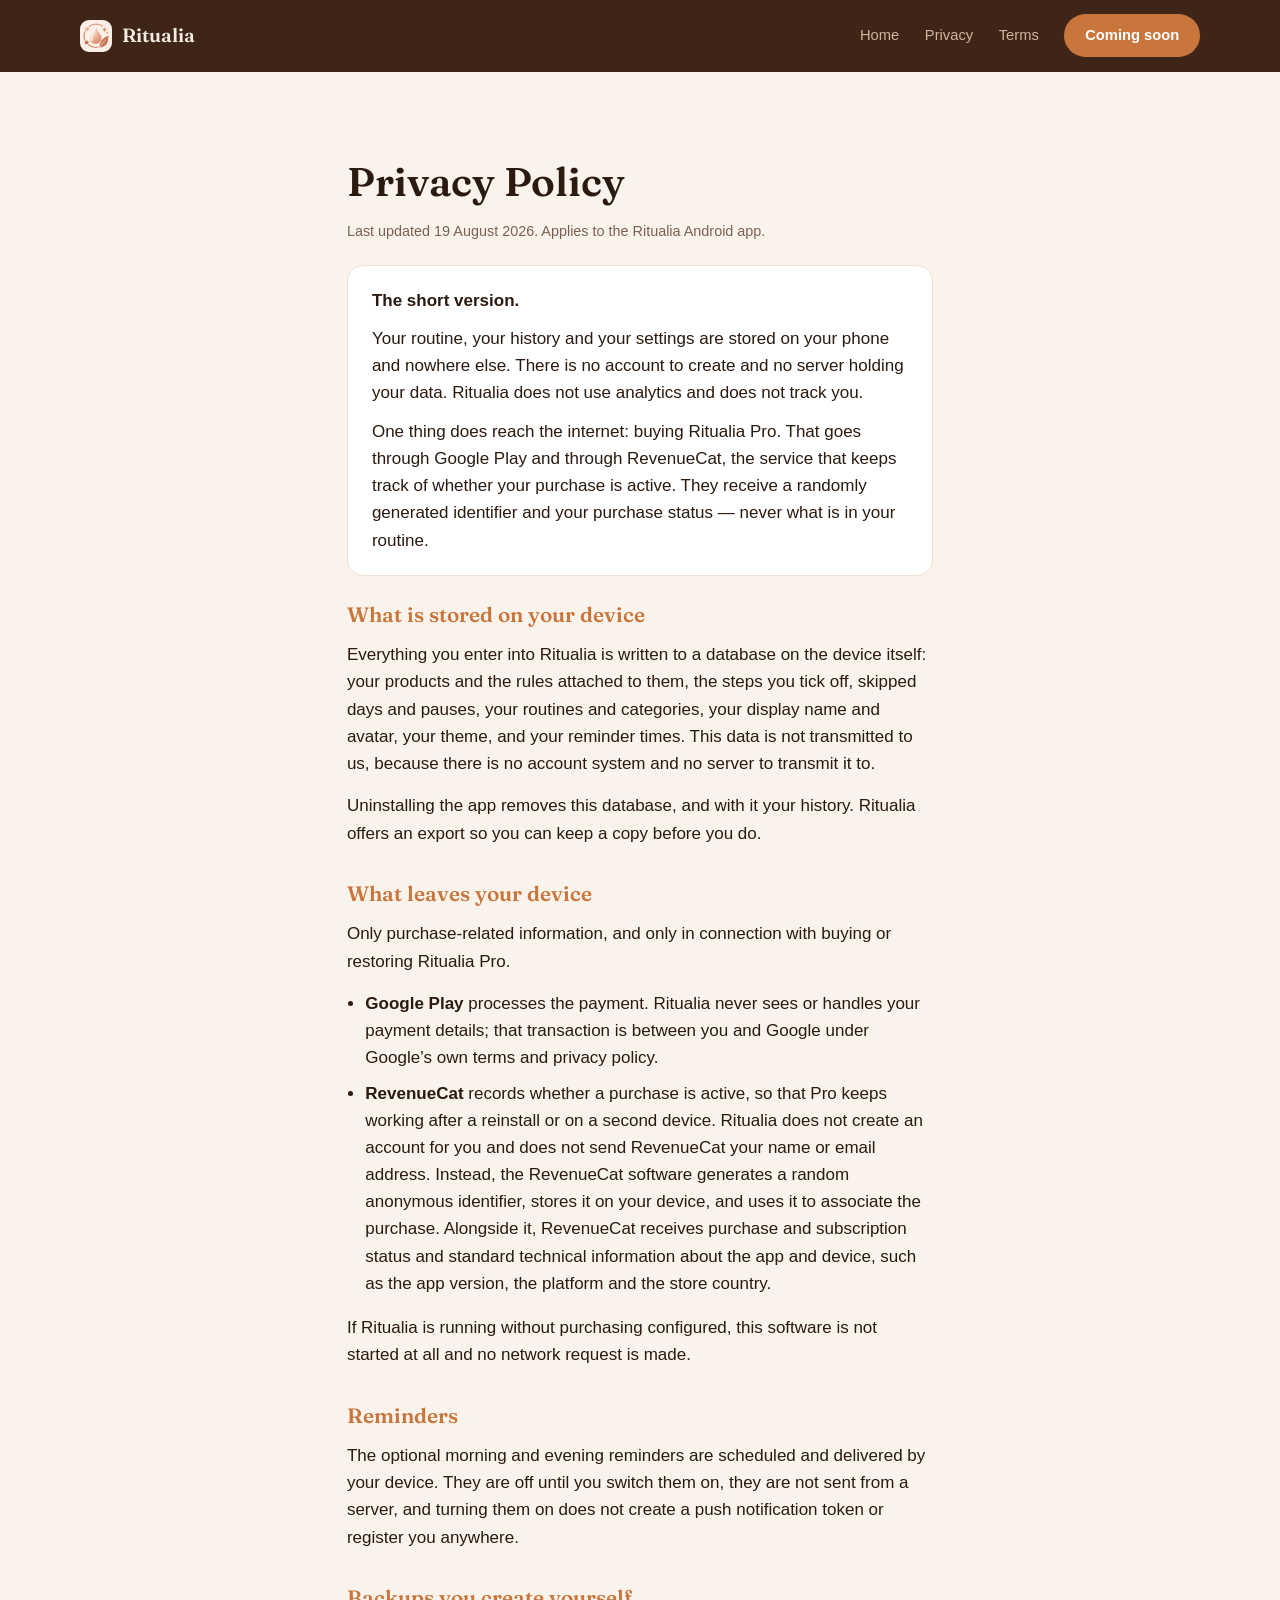
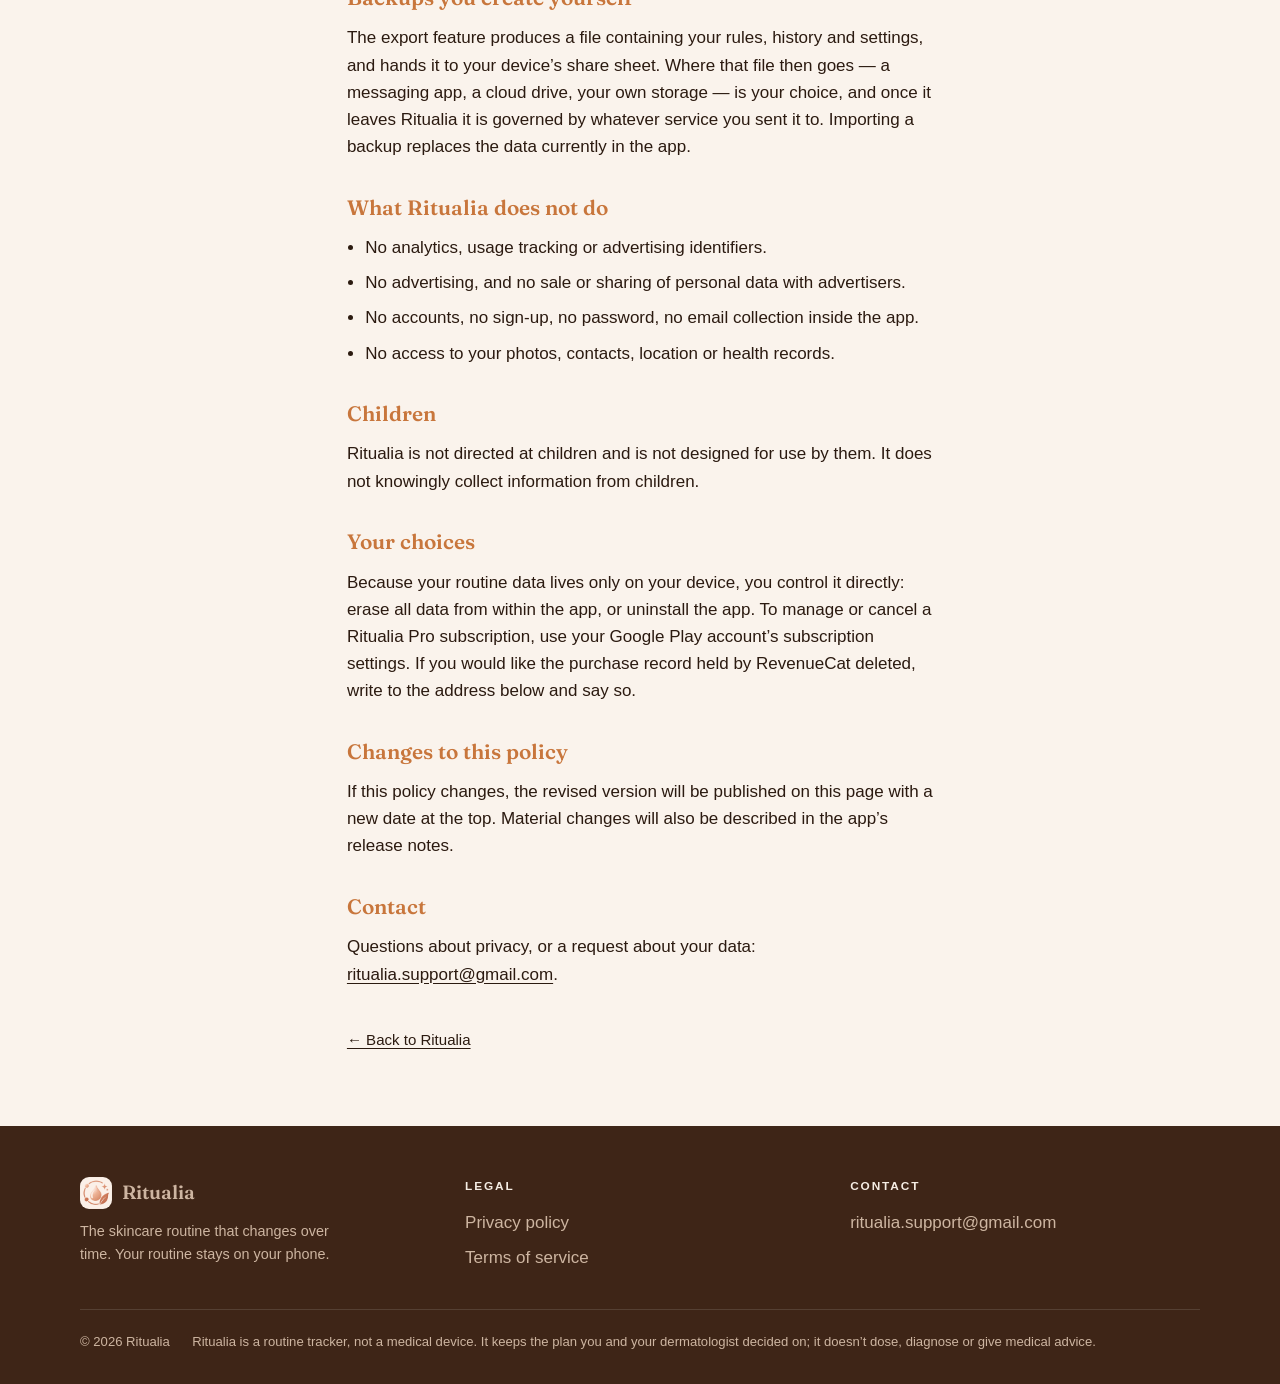
==== privacy.html @ 6edb6911 "Publish the Ritualia site Landing page, privacy policy and terms of service. Static HTML/CSS, served" ====
<!doctype html>
<html lang="en">
  <head>
    <meta charset="utf-8" />
    <meta name="viewport" content="width=device-width, initial-scale=1" />
    <title>Privacy Policy — Ritualia</title>
    <meta
      name="description"
      content="What Ritualia stores, what leaves your device, and what never does."
    />
    <link rel="icon" href="favicon.png" />
    <link rel="stylesheet" href="styles.css" />
  </head>
  <body>
    <header class="nav">
    <div class="inner">
      <a class="brand" href="index.html">
        <img src="logo.png" alt="" width="32" height="32" />
        Ritualia
      </a>
      <nav class="nav-links">
        <a href="index.html">Home</a>
        <a href="privacy.html">Privacy</a>
        <a href="terms.html">Terms</a>
      </nav>
      <span class="cta">Coming soon</span>
    </div>
  </header>

  <main class="band band--pale">
    <div class="inner legal">
        <h1>Privacy Policy</h1>
        <p class="updated">Last updated 19 August 2026. Applies to the Ritualia Android app.</p>

        <div class="summary-card">
          <p><strong>The short version.</strong></p>
          <p>
            Your routine, your history and your settings are stored on your phone and nowhere else.
            There is no account to create and no server holding your data. Ritualia does not use
            analytics and does not track you.
          </p>
          <p>
            One thing does reach the internet: buying Ritualia Pro. That goes through Google Play
            and through RevenueCat, the service that keeps track of whether your purchase is active.
            They receive a randomly generated identifier and your purchase status &mdash; never what
            is in your routine.
          </p>
        </div>

        <h2>What is stored on your device</h2>
        <p>
          Everything you enter into Ritualia is written to a database on the device itself: your
          products and the rules attached to them, the steps you tick off, skipped days and pauses,
          your routines and categories, your display name and avatar, your theme, and your reminder
          times. This data is not transmitted to us, because there is no account system and no
          server to transmit it to.
        </p>
        <p>
          Uninstalling the app removes this database, and with it your history. Ritualia offers an
          export so you can keep a copy before you do.
        </p>

        <h2>What leaves your device</h2>
        <p>
          Only purchase-related information, and only in connection with buying or restoring
          Ritualia Pro.
        </p>
        <ul>
          <li>
            <strong>Google Play</strong> processes the payment. Ritualia never sees or handles your
            payment details; that transaction is between you and Google under Google&rsquo;s own
            terms and privacy policy.
          </li>
          <li>
            <strong>RevenueCat</strong> records whether a purchase is active, so that Pro keeps
            working after a reinstall or on a second device. Ritualia does not create an account
            for you and does not send RevenueCat your name or email address. Instead, the RevenueCat
            software generates a random anonymous identifier, stores it on your device, and uses it
            to associate the purchase. Alongside it, RevenueCat receives purchase and subscription
            status and standard technical information about the app and device, such as the app
            version, the platform and the store country.
          </li>
        </ul>
        <p>
          If Ritualia is running without purchasing configured, this software is not started at all
          and no network request is made.
        </p>

        <h2>Reminders</h2>
        <p>
          The optional morning and evening reminders are scheduled and delivered by your device.
          They are off until you switch them on, they are not sent from a server, and turning them
          on does not create a push notification token or register you anywhere.
        </p>

        <h2>Backups you create yourself</h2>
        <p>
          The export feature produces a file containing your rules, history and settings, and hands
          it to your device&rsquo;s share sheet. Where that file then goes &mdash; a messaging app,
          a cloud drive, your own storage &mdash; is your choice, and once it leaves Ritualia it is
          governed by whatever service you sent it to. Importing a backup replaces the data
          currently in the app.
        </p>

        <h2>What Ritualia does not do</h2>
        <ul>
          <li>No analytics, usage tracking or advertising identifiers.</li>
          <li>No advertising, and no sale or sharing of personal data with advertisers.</li>
          <li>No accounts, no sign-up, no password, no email collection inside the app.</li>
          <li>No access to your photos, contacts, location or health records.</li>
        </ul>

        <h2>Children</h2>
        <p>
          Ritualia is not directed at children and is not designed for use by them. It does not
          knowingly collect information from children.
        </p>

        <h2>Your choices</h2>
        <p>
          Because your routine data lives only on your device, you control it directly: erase all
          data from within the app, or uninstall the app. To manage or cancel a Ritualia Pro
          subscription, use your Google Play account&rsquo;s subscription settings. If you would
          like the purchase record held by RevenueCat deleted, write to the address below and say
          so.
        </p>

        <h2>Changes to this policy</h2>
        <p>
          If this policy changes, the revised version will be published on this page with a new date
          at the top. Material changes will also be described in the app&rsquo;s release notes.
        </p>

        <h2>Contact</h2>
        <p>
          Questions about privacy, or a request about your data:
          <a href="mailto:ritualia.support@gmail.com">ritualia.support@gmail.com</a>.
        </p>

        <p class="back-link"><a href="index.html">&larr; Back to Ritualia</a></p>
      </div>
  </main>

  <footer class="site-footer">
    <div class="inner">
      <div class="foot-cols">
        <div>
          <a class="brand" href="index.html">
            <img src="logo.png" alt="" width="32" height="32" />
            Ritualia
          </a>
          <p class="tagline">
            The skincare routine that changes over time. Your routine stays on your phone.
          </p>
        </div>
        <div>
          <h4>Legal</h4>
          <ul>
            <li><a href="privacy.html">Privacy policy</a></li>
            <li><a href="terms.html">Terms of service</a></li>
          </ul>
        </div>
        <div>
          <h4>Contact</h4>
          <ul>
            <li><a href="mailto:ritualia.support@gmail.com">ritualia.support@gmail.com</a></li>
          </ul>
        </div>
      </div>
      <div class="foot-bar">
        <span>&copy; 2026 Ritualia</span>
        <span>
          Ritualia is a routine tracker, not a medical device. It keeps the plan you and your
          dermatologist decided on; it doesn&rsquo;t dose, diagnose or give medical advice.
        </span>
      </div>
    </div>
  </footer>
  </body>
</html>
---- styles.css ----
/* ==========================================================================
   Ritualia site, rebuilt to the reference.
   Sections are full-width with an inner container, so full-bleed bands need
   no clip-path/box-shadow trick and cannot produce seams.
   ========================================================================== */

@font-face {
  font-family: 'Fraunces';
  src: url('fonts/Fraunces_600SemiBold.ttf') format('truetype');
  font-weight: 600;
  font-style: normal;
  font-display: swap;
}

:root {
  --deep: #3e2517;
  --deep-soft: #4a2c1a;
  --pale: #faf3ec;
  --on-deep: #f5ede4;
  --on-deep-muted: #cdb5a1;
  --on-pale: #2b1a10;
  --on-pale-muted: #7a6252;
  --accent: #c8763c;
  --accent-soft: #e08a4f;
  --on-accent: #ffffff;
  --card: #ffffff;
  --card-edge: #eee0d4;
  --bezel: #191310;

  --radius: 16px;
  --radius-lg: 24px;
  --ease-out: cubic-bezier(0.23, 1, 0.32, 1);

  --font-display: 'Fraunces', Georgia, 'Times New Roman', serif;
  --font-body: -apple-system, BlinkMacSystemFont, 'Segoe UI', Roboto, 'Helvetica Neue',
    Arial, sans-serif;

  color-scheme: light dark;
}

/* In dark the relationship inverts: the accent band LIFTS out of a near-black
   page instead of dropping out of cream. Verified against the alternative
   (#1C1613 / #241C18), which flattened the rhythm to nothing. */
@media (prefers-color-scheme: dark) {
  :root:not([data-theme='light']) {
    --deep: #2a1a11;
    --deep-soft: #33200f;
    --pale: #15110e;
    --on-deep: #f5ede4;
    --on-deep-muted: #c4ab98;
    --on-pale: #ece1d8;
    --on-pale-muted: #9c8878;
    --accent: #e08a4f;
    --accent-soft: #eda265;
    --on-accent: #1a120c;
    --card: #201a16;
    --card-edge: #3a2e27;
  }
}

*,
*::before,
*::after { box-sizing: border-box; }

body {
  margin: 0;
  font-family: var(--font-body);
  font-size: 17px;
  line-height: 1.6;
  background: var(--pale);
  color: var(--on-pale);
  -webkit-font-smoothing: antialiased;
  /* Rotated phones overflow. `clip` rather than `hidden` so the sticky nav
     still works — hidden would create a scroll container and break it. */
  overflow-x: clip;
}

img { display: block; max-width: 100%; }

h1, h2, h3 {
  font-family: var(--font-display);
  font-weight: 600;
  line-height: 1.12;
  margin: 0;
  text-wrap: balance;
}

p { margin: 0; }

a { color: inherit; text-underline-offset: 3px; }

a:focus-visible,
button:focus-visible {
  outline: 2px solid var(--accent);
  outline-offset: 3px;
  border-radius: 4px;
}

/* ---- bands ---- */

.band { padding: 4.5rem 0; }
.band--deep { background: var(--deep); color: var(--on-deep); }
.band--pale { background: var(--pale); color: var(--on-pale); }

.inner {
  width: min(100% - 2.5rem, 1120px);
  margin-inline: auto;
}

.eyebrow {
  font-size: 0.72rem;
  font-weight: 700;
  letter-spacing: 0.18em;
  text-transform: uppercase;
  color: var(--on-pale-muted);
  margin-bottom: 0.7rem;
}

.band--deep .eyebrow { color: var(--on-deep-muted); }

.centered { text-align: center; }
.centered .lead { margin-inline: auto; }

.lead {
  max-width: 52ch;
  color: var(--on-pale-muted);
  margin-top: 0.9rem;
}

.band--deep .lead { color: var(--on-deep-muted); }

/* ---- nav ---- */

.nav {
  position: sticky;
  top: 0;
  z-index: 40;
  background: var(--deep);
  color: var(--on-deep);
}

.nav .inner {
  display: flex;
  align-items: center;
  gap: 1.6rem;
  padding: 0.9rem 0;
}

.brand {
  display: flex;
  align-items: center;
  gap: 0.6rem;
  font-family: var(--font-display);
  font-size: 1.2rem;
  color: var(--on-deep);
  text-decoration: none;
  margin-right: auto;
}

.brand img { width: 32px; height: 32px; border-radius: 9px; }

.nav-links { display: flex; gap: 1.6rem; font-size: 0.92rem; }

.nav-links a {
  color: var(--on-deep-muted);
  text-decoration: none;
  transition: color 160ms var(--ease-out);
}

.nav-links a:hover { color: var(--on-deep); }

/* Four items cannot share one line at phone widths and there is no JS for a
   hamburger. The links live in the footer too, so dropping them loses nothing. */
@media (max-width: 700px) {
  .nav-links { display: none; }
}

.cta {
  display: inline-flex;
  flex-direction: column;
  align-items: center;
  gap: 0.05rem;
  padding: 0.6rem 1.3rem;
  border-radius: 999px;
  background: var(--accent);
  color: var(--on-accent);
  font: inherit;
  font-size: 0.92rem;
  font-weight: 600;
  text-decoration: none;
  white-space: nowrap;
  border: none;
}

.cta small { font-weight: 400; font-size: 0.74rem; opacity: 0.85; }

.cta--lg { padding: 0.85rem 1.7rem; font-size: 1rem; }

/* ---- hero ---- */

.hero { position: relative; overflow: hidden; padding: 4rem 0 5rem; }

.hero .inner {
  position: relative;
  z-index: 2;
  display: grid;
  gap: 3rem;
  align-items: center;
}

@media (min-width: 900px) {
  .hero .inner { grid-template-columns: 1fr 0.95fr; }
}

.hero h1 { font-size: clamp(2.3rem, 5.2vw, 3.6rem); }

.hero .lead { font-size: 1.05rem; max-width: 44ch; }

.hero-actions {
  display: flex;
  flex-wrap: wrap;
  align-items: center;
  gap: 1rem;
  margin-top: 1.8rem;
}

/* Replaces the reference's ratings row, which would have been invented. */
.trust {
  display: flex;
  align-items: center;
  gap: 0.6rem;
  margin-top: 1.4rem;
  font-size: 0.86rem;
  color: var(--on-deep-muted);
}

.trust svg { width: 17px; height: 17px; flex: none; color: var(--accent-soft); }

/* ---- decoration: blobs, sparkles, leaves ---- */

.blob {
  position: absolute;
  border-radius: 50%;
  pointer-events: none;
  z-index: 1;
}

/* Both were flat discs, and a hard-edged circle floating in a flat band reads as a
   stray shape rather than as depth. Radial gradients fade out before their own edge,
   so what is left is light behind the phones. */
.blob--1 {
  width: 720px; height: 720px;
  right: -180px; top: -280px;
  background: radial-gradient(circle, var(--deep-soft) 0%, transparent 68%);
}

.blob--2 {
  width: 560px; height: 560px;
  right: 40px; bottom: -230px;
  background: radial-gradient(circle, var(--accent) 0%, transparent 68%);
  opacity: 0.5;
}

.sparkle { position: absolute; color: var(--accent-soft); pointer-events: none; z-index: 3; }
.sparkle--1 { top: 16%; right: 6%; width: 26px; }
.sparkle--2 { bottom: 24%; right: 2%; width: 16px; opacity: 0.7; }

.leaf {
  position: absolute;
  color: var(--accent);
  opacity: 0.28;
  pointer-events: none;
  z-index: 1;
}

/* Sliced down its length by the band's left edge, it read as a rendering fault. Fully
   inside horizontally and running off the BOTTOM instead: a stem leaving the frame
   downwards is how a plant is normally cropped. */
.leaf--hero { left: 8px; bottom: -74px; width: 168px; transform: rotate(-12deg); }
.leaf--cta-l { left: 2%; top: 50%; width: 130px; transform: translateY(-50%) scaleX(-1); }
.leaf--cta-r { right: 2%; top: 50%; width: 130px; transform: translateY(-50%); }

/* ---- devices ---- */

.device {
  padding: 6px;
  background: var(--bezel);
  border-radius: 26px;
  box-shadow: 0 24px 48px rgb(0 0 0 / 34%);
}

.device img { border-radius: 20px; }

/* The captures are 540x1200. Nothing here may exceed that or it goes soft.

   A fixed stage with both phones absolutely placed, rather than flex + a negative
   margin: under flex the pair's width depended on how much the column had to give,
   so the overlap grew as the viewport narrowed until the front phone covered the
   back one's whole face and the band's `overflow: hidden` took the rest. Here the
   overlap is a constant 34px (224 + 210 - 400) and the tallest rotated corner is
   ~495px, which the 500px stage contains -- nothing reaches an edge to be cut. */
.hero-devices {
  position: relative;
  width: min(100%, 400px);
  height: 500px;
  margin-inline: auto;
}

.hero-devices .device { position: absolute; top: 0; }
.hero-devices img { height: 430px; object-fit: cover; object-position: top; }

.hero-devices .device--front {
  left: 0;
  width: 224px;
  transform: rotate(-4deg);
  z-index: 2;
}

.hero-devices .device--back {
  right: 0;
  top: 38px;
  width: 210px;
  transform: rotate(6deg);
  z-index: 1;
}

/* Two phones cannot both stay legible in a phone-width column. The back one is the
   same screen in dark mode -- decoration, not information -- so it goes. */
@media (max-width: 640px) {
  .hero-devices { height: 470px; }
  .hero-devices .device--back { display: none; }
  .hero-devices .device--front { left: 50%; margin-left: -112px; }
}

.preview-row {
  display: flex;
  gap: 1rem;
  justify-content: center;
  flex-wrap: wrap;
  margin-top: 2.4rem;
}

.preview-row .device { width: 186px; }
.preview-row img { height: 340px; object-fit: cover; object-position: top; }

/* ---- feature cards ---- */

.cards {
  display: grid;
  grid-template-columns: repeat(auto-fit, minmax(220px, 1fr));
  gap: 1.1rem;
  margin-top: 2.6rem;
}

.card {
  background: var(--card);
  border: 1px solid var(--card-edge);
  border-radius: var(--radius);
  padding: 1.6rem 1.5rem;
  text-align: center;
}

.badge {
  width: 52px; height: 52px;
  border-radius: 50%;
  background: var(--accent);
  color: var(--on-accent);
  display: grid;
  place-items: center;
  margin: 0 auto 1rem;
}

.badge svg { width: 24px; height: 24px; }

.card h3 { font-size: 1.08rem; color: var(--accent); margin-bottom: 0.4rem; }

.card p { font-size: 0.9rem; color: var(--on-pale-muted); }

/* ---- pricing ---- */

.plans {
  display: grid;
  grid-template-columns: repeat(auto-fit, minmax(190px, 1fr));
  gap: 1rem;
  margin-top: 2.2rem;
}

.plan {
  background: var(--card);
  border: 1px solid var(--card-edge);
  border-radius: var(--radius);
  padding: 1.3rem 1.4rem;
  text-align: center;
}

.plan .price {
  font-family: var(--font-display);
  font-size: 1.7rem;
  color: var(--on-pale);
  font-variant-numeric: tabular-nums;
}

.plan .term { font-size: 0.86rem; color: var(--on-pale-muted); }

.fineprint {
  font-size: 0.86rem;
  color: var(--on-pale-muted);
  max-width: 62ch;
  margin: 1.4rem auto 0;
}

/* ---- closing ---- */

.closing { position: relative; overflow: hidden; }
.closing .mark { width: 46px; height: 46px; border-radius: 13px; margin: 0 auto 1.2rem; }

/* ---- footer ---- */

.site-footer { background: var(--deep); color: var(--on-deep-muted); padding: 3.2rem 0 0; }

.foot-cols {
  display: grid;
  gap: 2.2rem;
  grid-template-columns: repeat(auto-fit, minmax(200px, 1fr));
  padding-bottom: 2.4rem;
}

.foot-cols h4 {
  font-size: 0.74rem;
  letter-spacing: 0.16em;
  text-transform: uppercase;
  color: var(--on-deep);
  margin: 0 0 0.8rem;
  font-family: var(--font-body);
  font-weight: 700;
}

.foot-cols ul { list-style: none; margin: 0; padding: 0; display: grid; gap: 0.5rem; }
.foot-cols a { color: var(--on-deep-muted); text-decoration: none; }
.foot-cols a:hover { color: var(--on-deep); }
.foot-cols .tagline { font-size: 0.9rem; max-width: 34ch; margin-top: 0.7rem; }

.foot-bar {
  border-top: 1px solid rgb(255 255 255 / 12%);
  padding: 1.3rem 0 2rem;
  font-size: 0.82rem;
  display: flex;
  flex-wrap: wrap;
  gap: 0.6rem 1.4rem;
}

/* ---- motion: rare tier. Entrance = spatial, hover = feedback. The hidden
   state lives inside the positive gate so the page can never be left blank
   by an animation that did not run. ---- */

@media (prefers-reduced-motion: no-preference) {
  .rise {
    opacity: 0;
    transform: translateY(12px);
    animation: rise 480ms var(--ease-out) forwards;
  }
  .rise:nth-child(2) { animation-delay: 70ms; }
  .rise:nth-child(3) { animation-delay: 140ms; }
  .rise:nth-child(4) { animation-delay: 210ms; }
  .hero-devices { animation: rise 640ms var(--ease-out) 260ms backwards; }
}

@keyframes rise {
  from { opacity: 0; transform: translateY(12px); }
  to { opacity: 1; transform: translateY(0); }
}

@media (hover: hover) and (pointer: fine) {
  .cta { transition: transform 160ms var(--ease-out), background-color 160ms var(--ease-out); }
  .cta:hover { transform: translateY(-2px); background: var(--accent-soft); }
  .cta:active { transform: translateY(0) scale(0.99); }

  .preview-row .device {
    transition: transform 220ms var(--ease-out), box-shadow 220ms var(--ease-out);
  }
  .preview-row .device:hover {
    transform: translateY(-6px);
    box-shadow: 0 30px 56px rgb(0 0 0 / 42%);
  }
}

@media (prefers-reduced-motion: reduce) {
  *, *::before, *::after {
    animation-duration: 0.01ms !important;
    transition-duration: 0.01ms !important;
  }
}

/* ---- legal pages (privacy.html, terms.html) ----
   Same tokens, same chrome as the landing page; only the prose rules live here. */

.legal { padding: 1rem 0 0; max-width: 62ch; }

/* `p { margin: 0 }` above means prose blocks need their rhythm restored explicitly, or every
   paragraph on these pages runs into the next one. */
.legal > * + * { margin-top: 0.95rem; }

.legal h1 { font-size: clamp(1.9rem, 4vw, 2.5rem); }
.legal h2 { font-size: 1.3rem; margin-top: 2.2rem; color: var(--accent); }
.legal h2:first-of-type { margin-top: 1.7rem; }

.legal p,
.legal li { color: var(--on-pale); }

.legal ul {
  padding-left: 1.15rem;
  display: flex;
  flex-direction: column;
  gap: 0.5rem;
}

.legal .updated { font-size: 0.9rem; color: var(--on-pale-muted); }

.summary-card {
  background: var(--card);
  border: 1px solid var(--card-edge);
  border-radius: var(--radius);
  padding: 1.3rem 1.5rem;
  display: flex;
  flex-direction: column;
  gap: 0.7rem;
  margin-top: 1.4rem;
}

.back-link { display: inline-block; padding-top: 1.6rem; font-size: 0.94rem; }
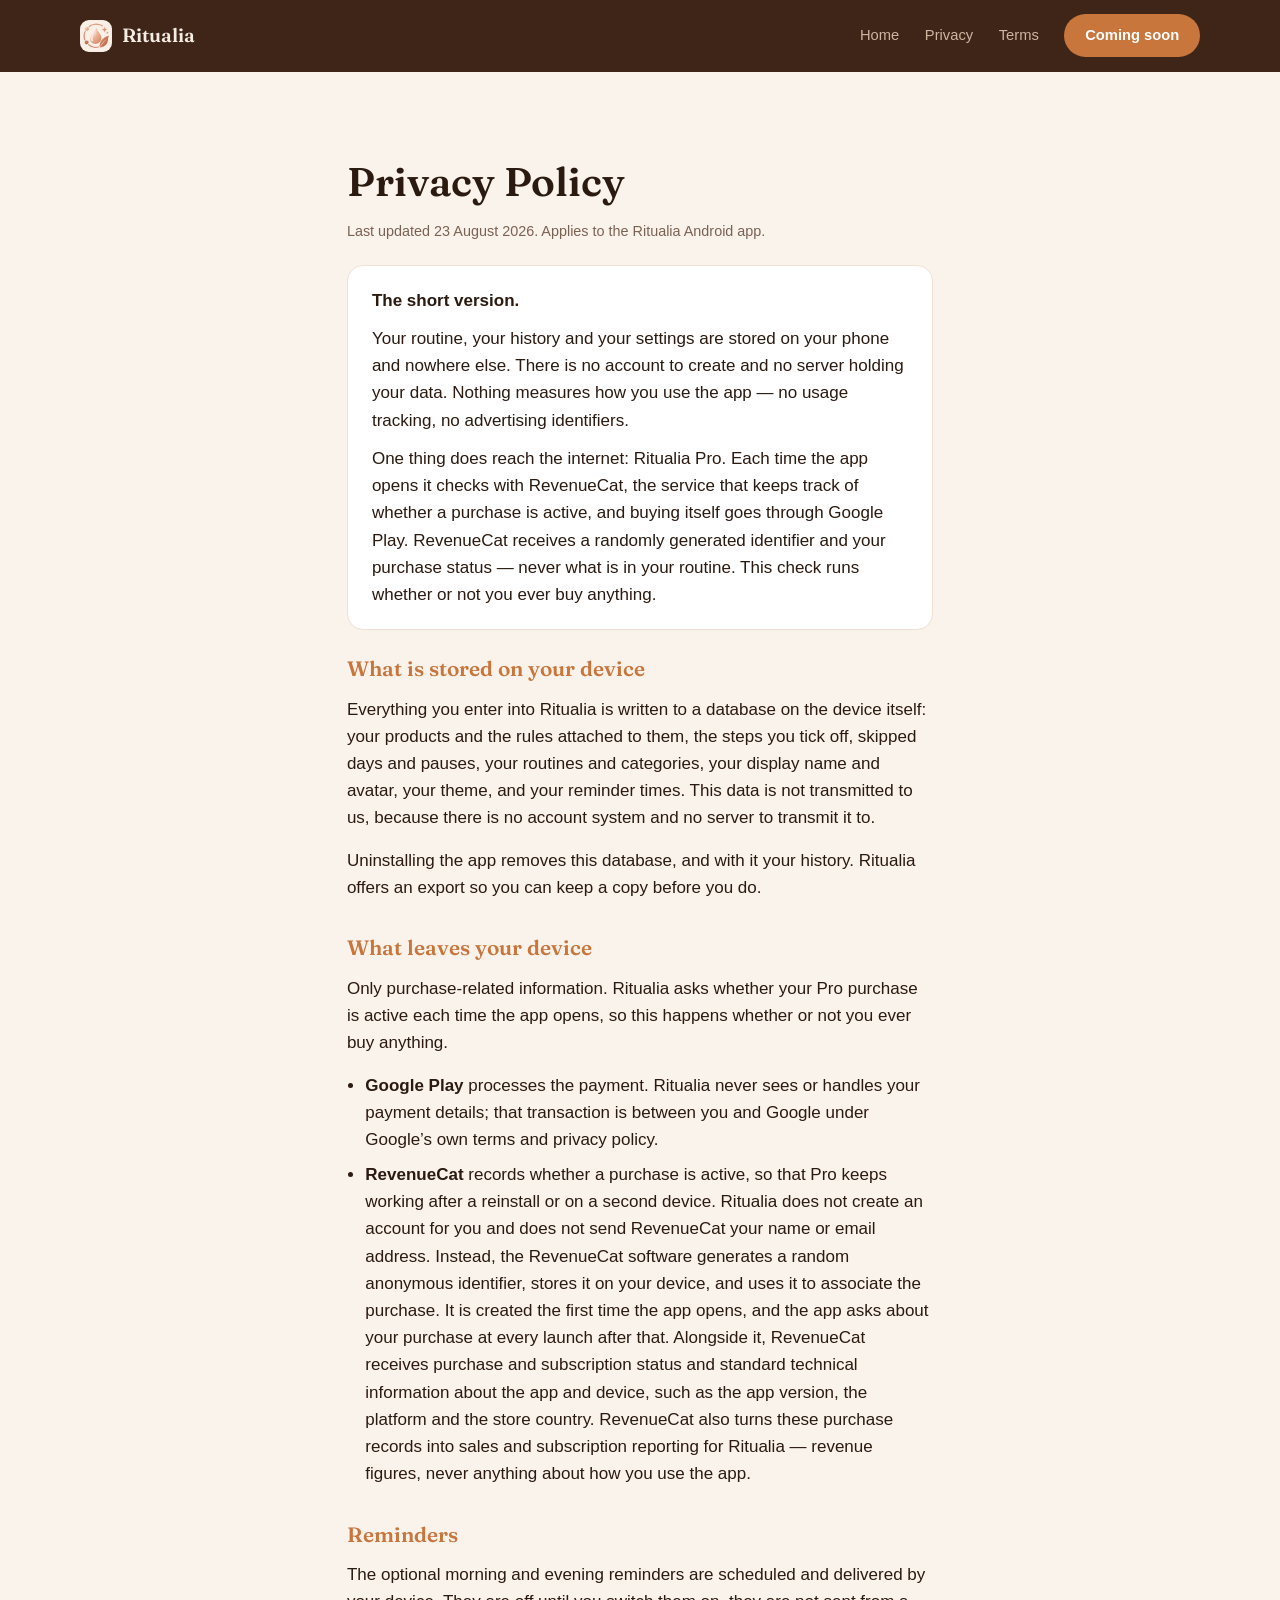
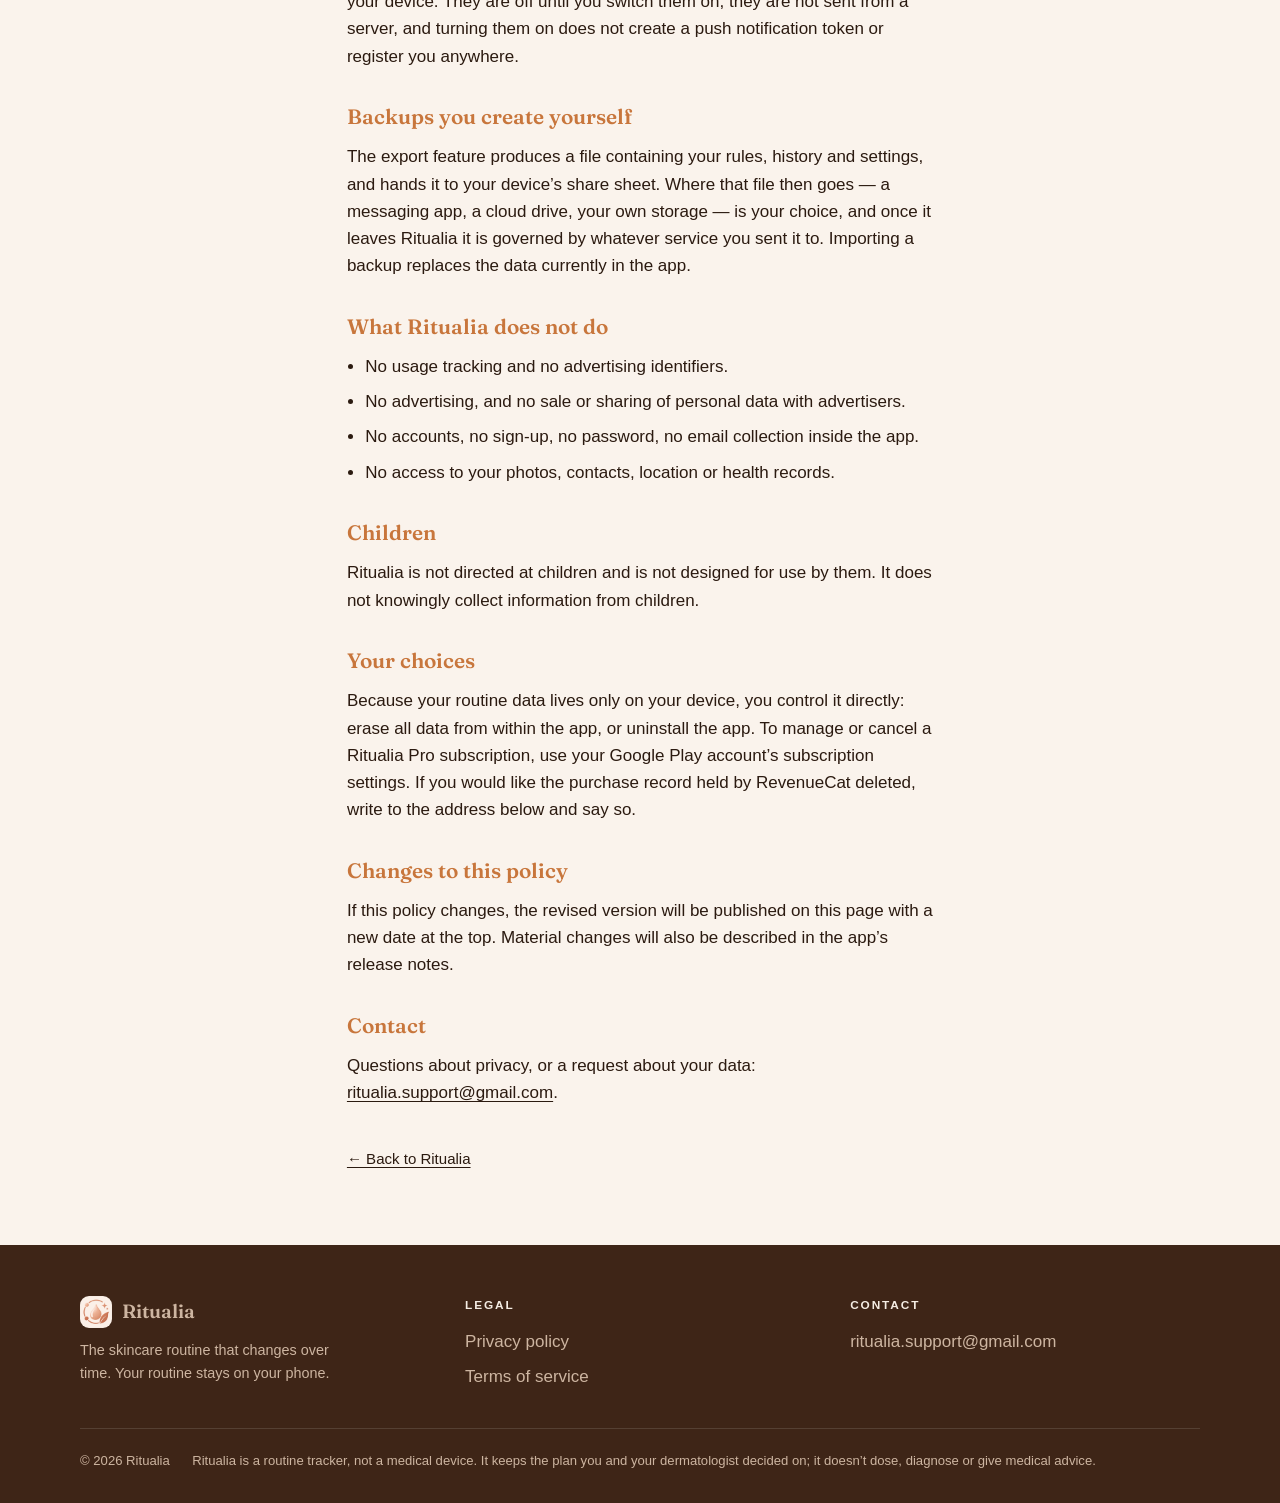
==== commit 9720f312: "Publish site from 5cc81f3" ====
--- a/privacy.html
+++ b/privacy.html
@@ -30,20 +30,21 @@
   <main class="band band--pale">
     <div class="inner legal">
         <h1>Privacy Policy</h1>
-        <p class="updated">Last updated 19 August 2026. Applies to the Ritualia Android app.</p>
+        <p class="updated">Last updated 23 August 2026. Applies to the Ritualia Android app.</p>
 
         <div class="summary-card">
           <p><strong>The short version.</strong></p>
           <p>
             Your routine, your history and your settings are stored on your phone and nowhere else.
-            There is no account to create and no server holding your data. Ritualia does not use
-            analytics and does not track you.
+            There is no account to create and no server holding your data. Nothing measures how you
+            use the app &mdash; no usage tracking, no advertising identifiers.
           </p>
           <p>
-            One thing does reach the internet: buying Ritualia Pro. That goes through Google Play
-            and through RevenueCat, the service that keeps track of whether your purchase is active.
-            They receive a randomly generated identifier and your purchase status &mdash; never what
-            is in your routine.
+            One thing does reach the internet: Ritualia Pro. Each time the app opens it checks with
+            RevenueCat, the service that keeps track of whether a purchase is active, and buying
+            itself goes through Google Play. RevenueCat receives a randomly generated identifier and
+            your purchase status &mdash; never what is in your routine. This check runs whether or
+            not you ever buy anything.
           </p>
         </div>
 
@@ -62,8 +63,8 @@
 
         <h2>What leaves your device</h2>
         <p>
-          Only purchase-related information, and only in connection with buying or restoring
-          Ritualia Pro.
+          Only purchase-related information. Ritualia asks whether your Pro purchase is active each
+          time the app opens, so this happens whether or not you ever buy anything.
         </p>
         <ul>
           <li>
@@ -76,16 +77,15 @@
             working after a reinstall or on a second device. Ritualia does not create an account
             for you and does not send RevenueCat your name or email address. Instead, the RevenueCat
             software generates a random anonymous identifier, stores it on your device, and uses it
-            to associate the purchase. Alongside it, RevenueCat receives purchase and subscription
-            status and standard technical information about the app and device, such as the app
-            version, the platform and the store country.
+            to associate the purchase. It is created the first time the app opens, and the app asks
+            about your purchase at every launch after that. Alongside it, RevenueCat receives
+            purchase and subscription status and standard technical information about the app and
+            device, such as the app
+            version, the platform and the store country. RevenueCat also turns these purchase
+            records into sales and subscription reporting for Ritualia &mdash; revenue figures,
+            never anything about how you use the app.
           </li>
         </ul>
-        <p>
-          If Ritualia is running without purchasing configured, this software is not started at all
-          and no network request is made.
-        </p>
-
         <h2>Reminders</h2>
         <p>
           The optional morning and evening reminders are scheduled and delivered by your device.
@@ -104,7 +104,7 @@
 
         <h2>What Ritualia does not do</h2>
         <ul>
-          <li>No analytics, usage tracking or advertising identifiers.</li>
+          <li>No usage tracking and no advertising identifiers.</li>
           <li>No advertising, and no sale or sharing of personal data with advertisers.</li>
           <li>No accounts, no sign-up, no password, no email collection inside the app.</li>
           <li>No access to your photos, contacts, location or health records.</li>
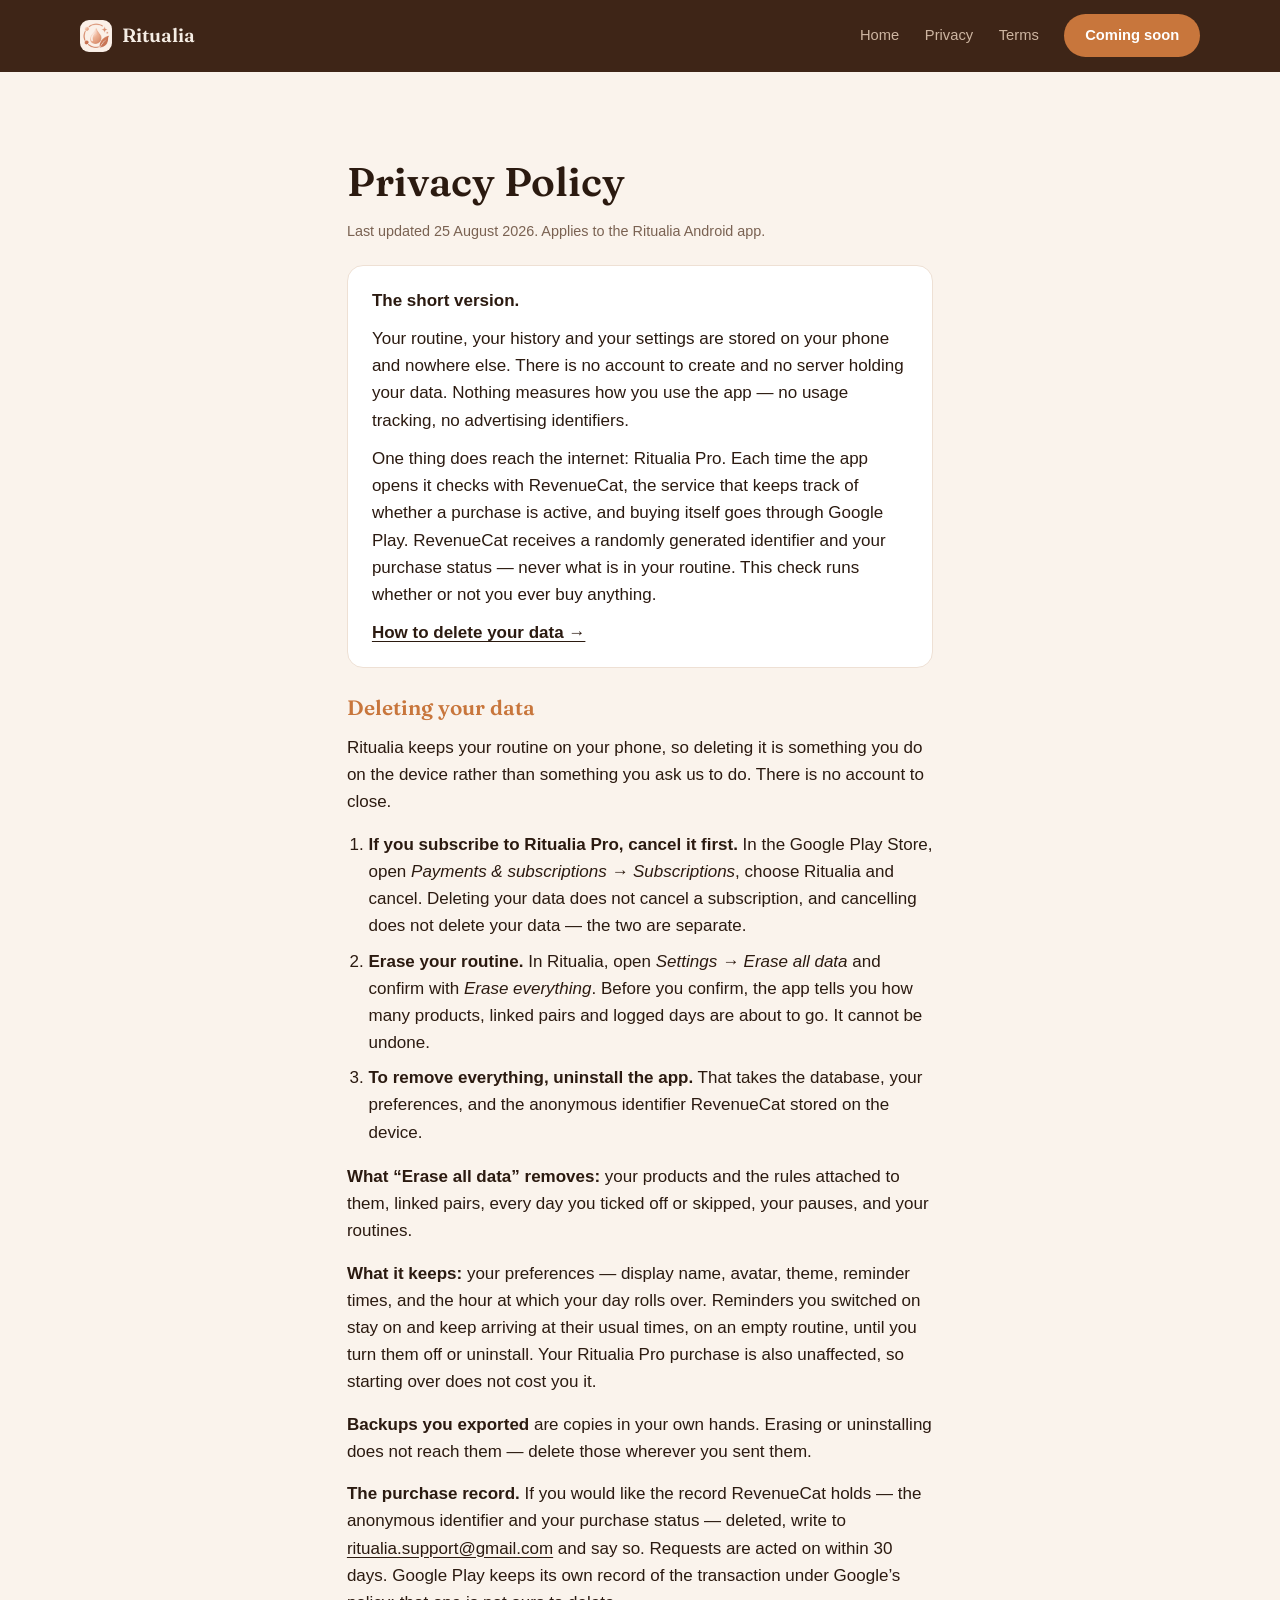
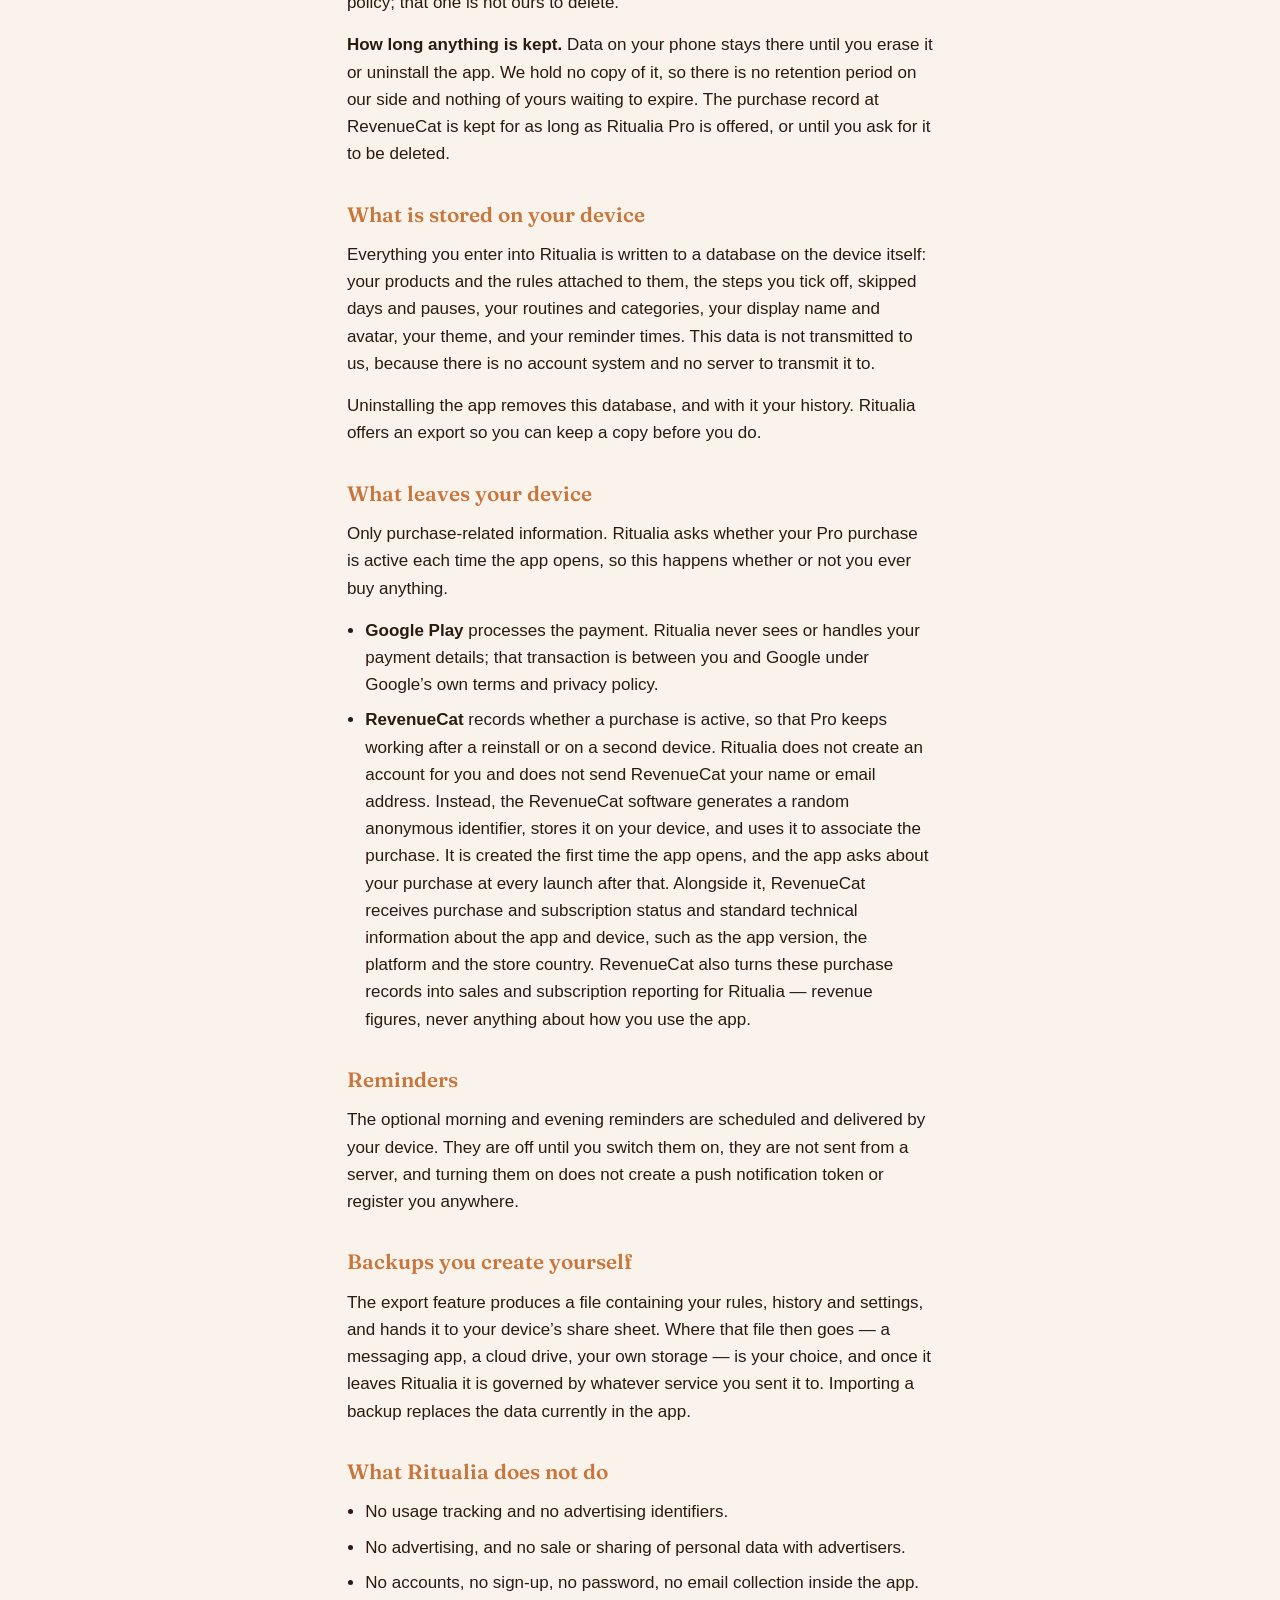
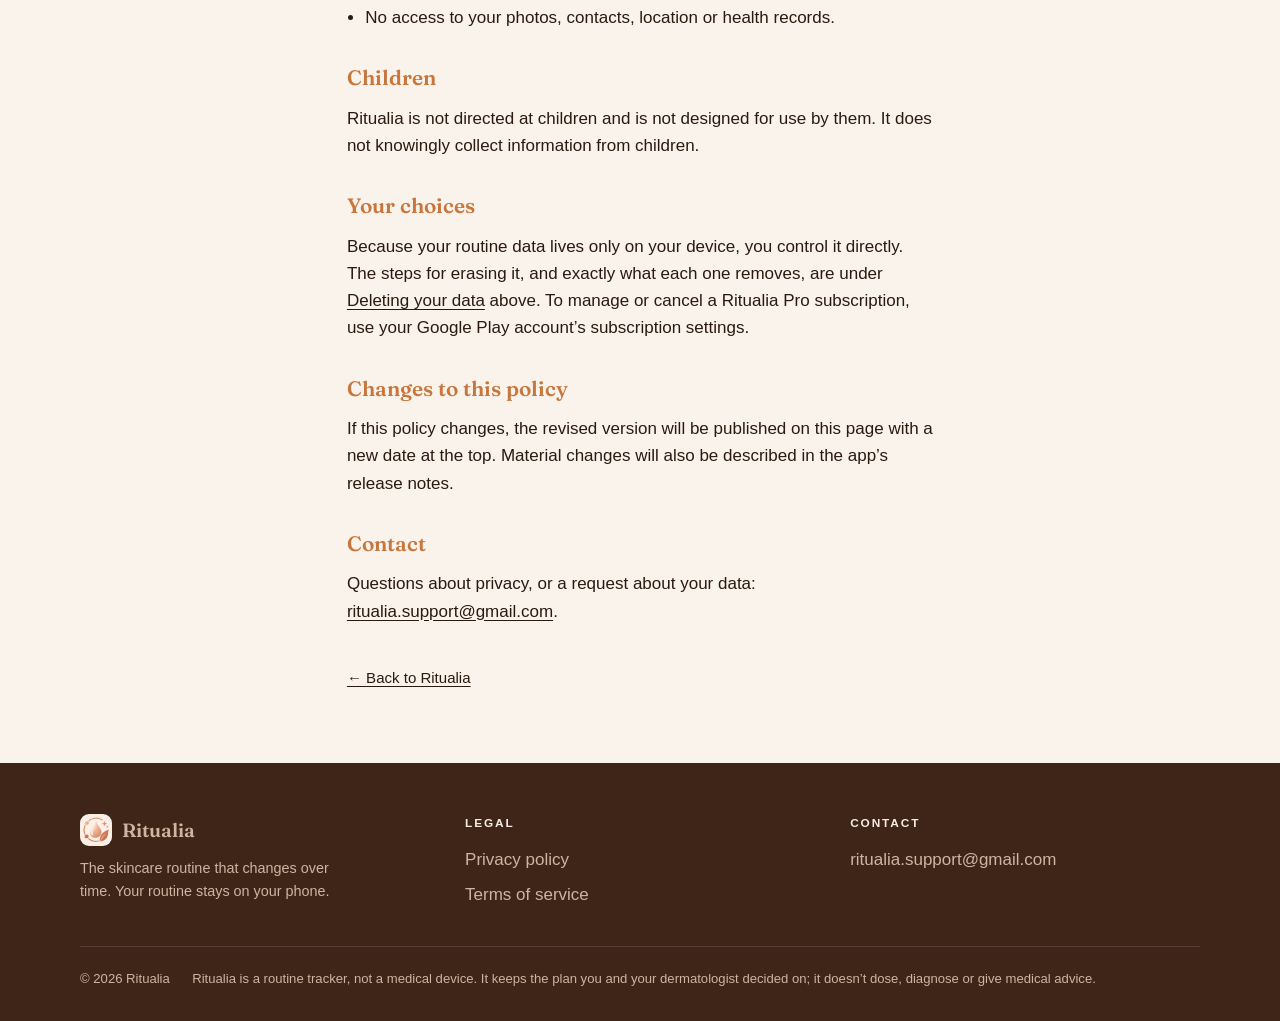
==== commit acfd3316: "Publish site from 08f5a9c" ====
--- a/privacy.html
+++ b/privacy.html
@@ -30,7 +30,7 @@
   <main class="band band--pale">
     <div class="inner legal">
         <h1>Privacy Policy</h1>
-        <p class="updated">Last updated 23 August 2026. Applies to the Ritualia Android app.</p>
+        <p class="updated">Last updated 25 August 2026. Applies to the Ritualia Android app.</p>
 
         <div class="summary-card">
           <p><strong>The short version.</strong></p>
@@ -46,7 +46,63 @@
             your purchase status &mdash; never what is in your routine. This check runs whether or
             not you ever buy anything.
           </p>
-        </div>
+          <p>
+            <a href="#delete-data"><strong>How to delete your data &rarr;</strong></a>
+          </p>
+        </div>
+
+        <h2 id="delete-data">Deleting your data</h2>
+        <p>
+          Ritualia keeps your routine on your phone, so deleting it is something you do on the
+          device rather than something you ask us to do. There is no account to close.
+        </p>
+        <ol>
+          <li>
+            <strong>If you subscribe to Ritualia Pro, cancel it first.</strong> In the Google Play
+            Store, open <em>Payments &amp; subscriptions &rarr; Subscriptions</em>, choose Ritualia
+            and cancel. Deleting your data does not cancel a subscription, and cancelling does not
+            delete your data &mdash; the two are separate.
+          </li>
+          <li>
+            <strong>Erase your routine.</strong> In Ritualia, open
+            <em>Settings &rarr; Erase all data</em> and confirm with <em>Erase everything</em>.
+            Before you confirm, the app tells you how many products, linked pairs and logged days
+            are about to go. It cannot be undone.
+          </li>
+          <li>
+            <strong>To remove everything, uninstall the app.</strong> That takes the database, your
+            preferences, and the anonymous identifier RevenueCat stored on the device.
+          </li>
+        </ol>
+        <p>
+          <strong>What &ldquo;Erase all data&rdquo; removes:</strong> your products and the rules
+          attached to them, linked pairs, every day you ticked off or skipped, your pauses, and
+          your routines.
+        </p>
+        <p>
+          <strong>What it keeps:</strong> your preferences &mdash; display name, avatar, theme,
+          reminder times, and the hour at which your day rolls over. Reminders you switched on stay
+          on and keep arriving at their usual times, on an empty routine, until you turn them off or
+          uninstall. Your Ritualia Pro purchase is also unaffected, so starting over does not cost
+          you it.
+        </p>
+        <p>
+          <strong>Backups you exported</strong> are copies in your own hands. Erasing or
+          uninstalling does not reach them &mdash; delete those wherever you sent them.
+        </p>
+        <p>
+          <strong>The purchase record.</strong> If you would like the record RevenueCat holds
+          &mdash; the anonymous identifier and your purchase status &mdash; deleted, write to
+          <a href="mailto:ritualia.support@gmail.com">ritualia.support@gmail.com</a> and say so.
+          Requests are acted on within 30 days. Google Play keeps its own record of the transaction
+          under Google&rsquo;s policy; that one is not ours to delete.
+        </p>
+        <p>
+          <strong>How long anything is kept.</strong> Data on your phone stays there until you erase
+          it or uninstall the app. We hold no copy of it, so there is no retention period on our
+          side and nothing of yours waiting to expire. The purchase record at RevenueCat is kept for
+          as long as Ritualia Pro is offered, or until you ask for it to be deleted.
+        </p>
 
         <h2>What is stored on your device</h2>
         <p>
@@ -118,11 +174,10 @@
 
         <h2>Your choices</h2>
         <p>
-          Because your routine data lives only on your device, you control it directly: erase all
-          data from within the app, or uninstall the app. To manage or cancel a Ritualia Pro
-          subscription, use your Google Play account&rsquo;s subscription settings. If you would
-          like the purchase record held by RevenueCat deleted, write to the address below and say
-          so.
+          Because your routine data lives only on your device, you control it directly. The steps
+          for erasing it, and exactly what each one removes, are under
+          <a href="#delete-data">Deleting your data</a> above. To manage or cancel a Ritualia Pro
+          subscription, use your Google Play account&rsquo;s subscription settings.
         </p>
 
         <h2>Changes to this policy</h2>
--- a/styles.css
+++ b/styles.css
@@ -514,6 +514,16 @@
   gap: 0.5rem;
 }
 
+/* Deliberately NOT folded into the rule above: `display: flex` blockifies the children, and
+   Chrome then drops the list marker — which for the numbered deletion steps would be the whole
+   point of the list. Plain block layout, spacing restored by hand. */
+.legal ol { padding-left: 1.35rem; }
+.legal ol > li + li { margin-top: 0.5rem; }
+
+/* `.nav` is sticky and about 3.8rem tall, so an anchored jump (privacy.html#delete-data, the
+   URL Play's Data safety form points at) would land the heading underneath it. */
+.legal [id] { scroll-margin-top: 5rem; }
+
 .legal .updated { font-size: 0.9rem; color: var(--on-pale-muted); }
 
 .summary-card {
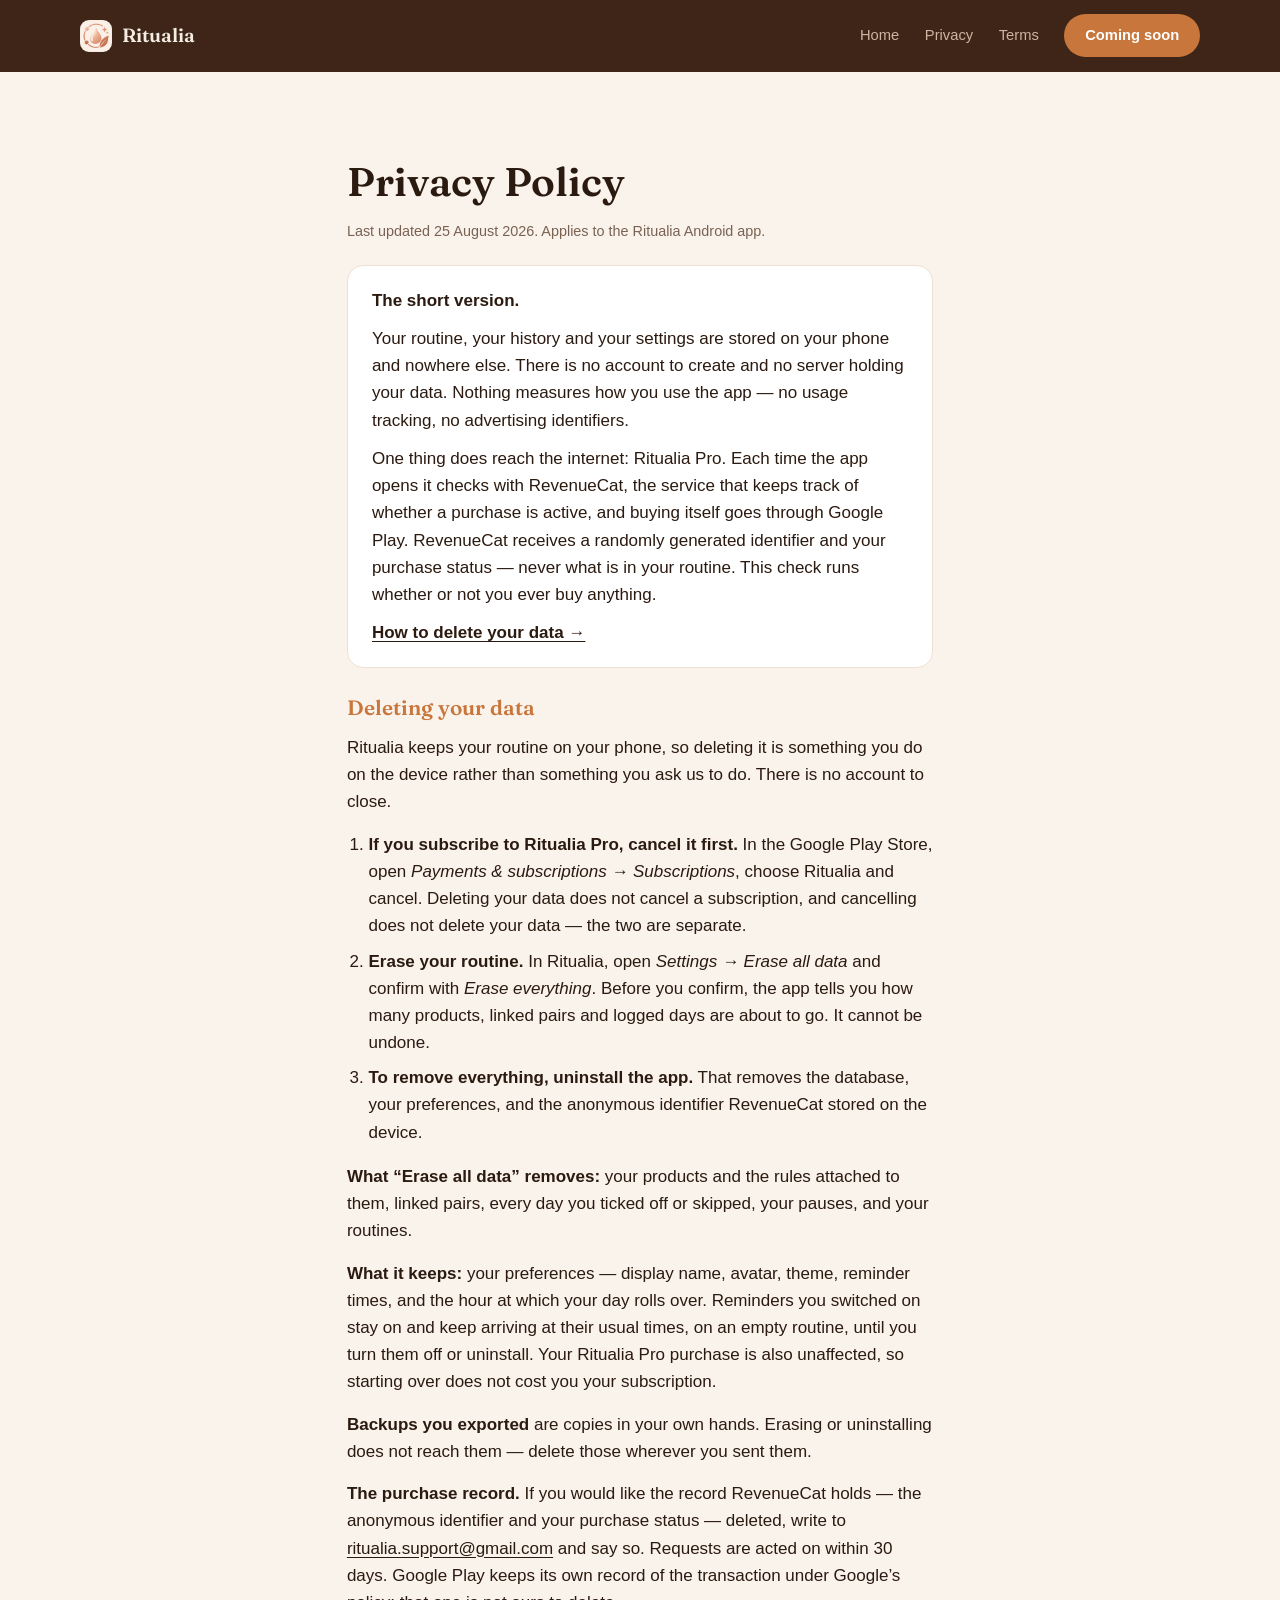
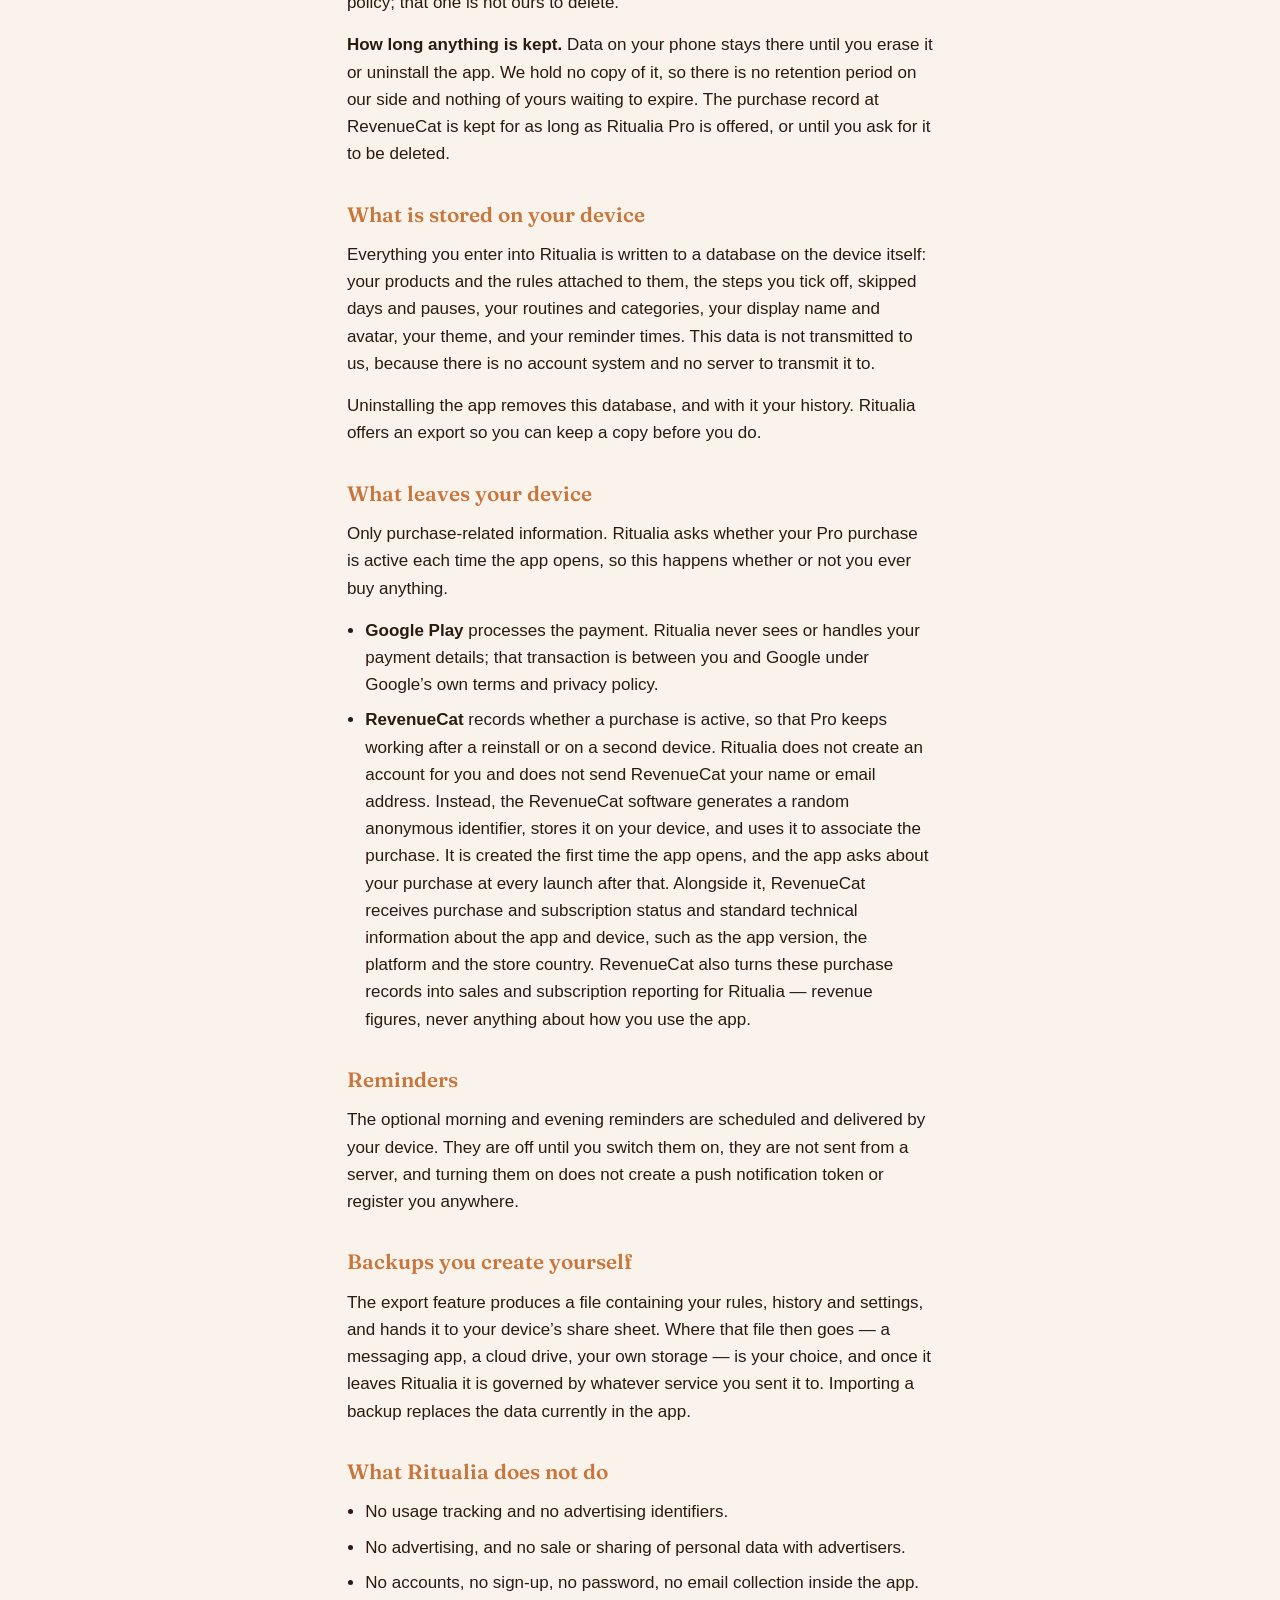
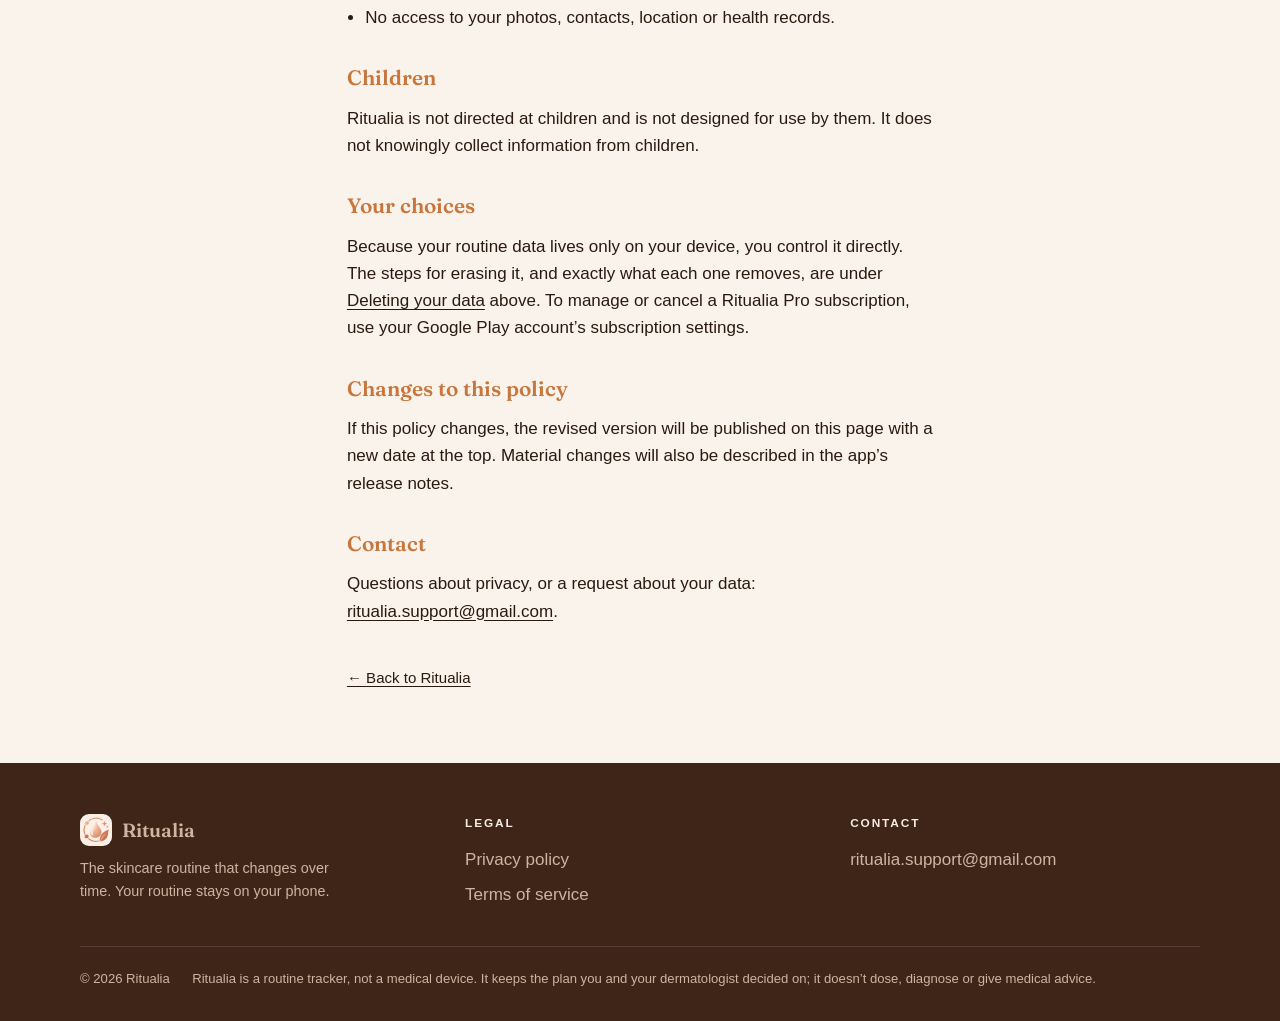
==== commit 9d40a14e: "Publish site from 8cad9ba" ====
--- a/privacy.html
+++ b/privacy.html
@@ -70,8 +70,8 @@
             are about to go. It cannot be undone.
           </li>
           <li>
-            <strong>To remove everything, uninstall the app.</strong> That takes the database, your
-            preferences, and the anonymous identifier RevenueCat stored on the device.
+            <strong>To remove everything, uninstall the app.</strong> That removes the database,
+            your preferences, and the anonymous identifier RevenueCat stored on the device.
           </li>
         </ol>
         <p>
@@ -84,7 +84,7 @@
           reminder times, and the hour at which your day rolls over. Reminders you switched on stay
           on and keep arriving at their usual times, on an empty routine, until you turn them off or
           uninstall. Your Ritualia Pro purchase is also unaffected, so starting over does not cost
-          you it.
+          you your subscription.
         </p>
         <p>
           <strong>Backups you exported</strong> are copies in your own hands. Erasing or
